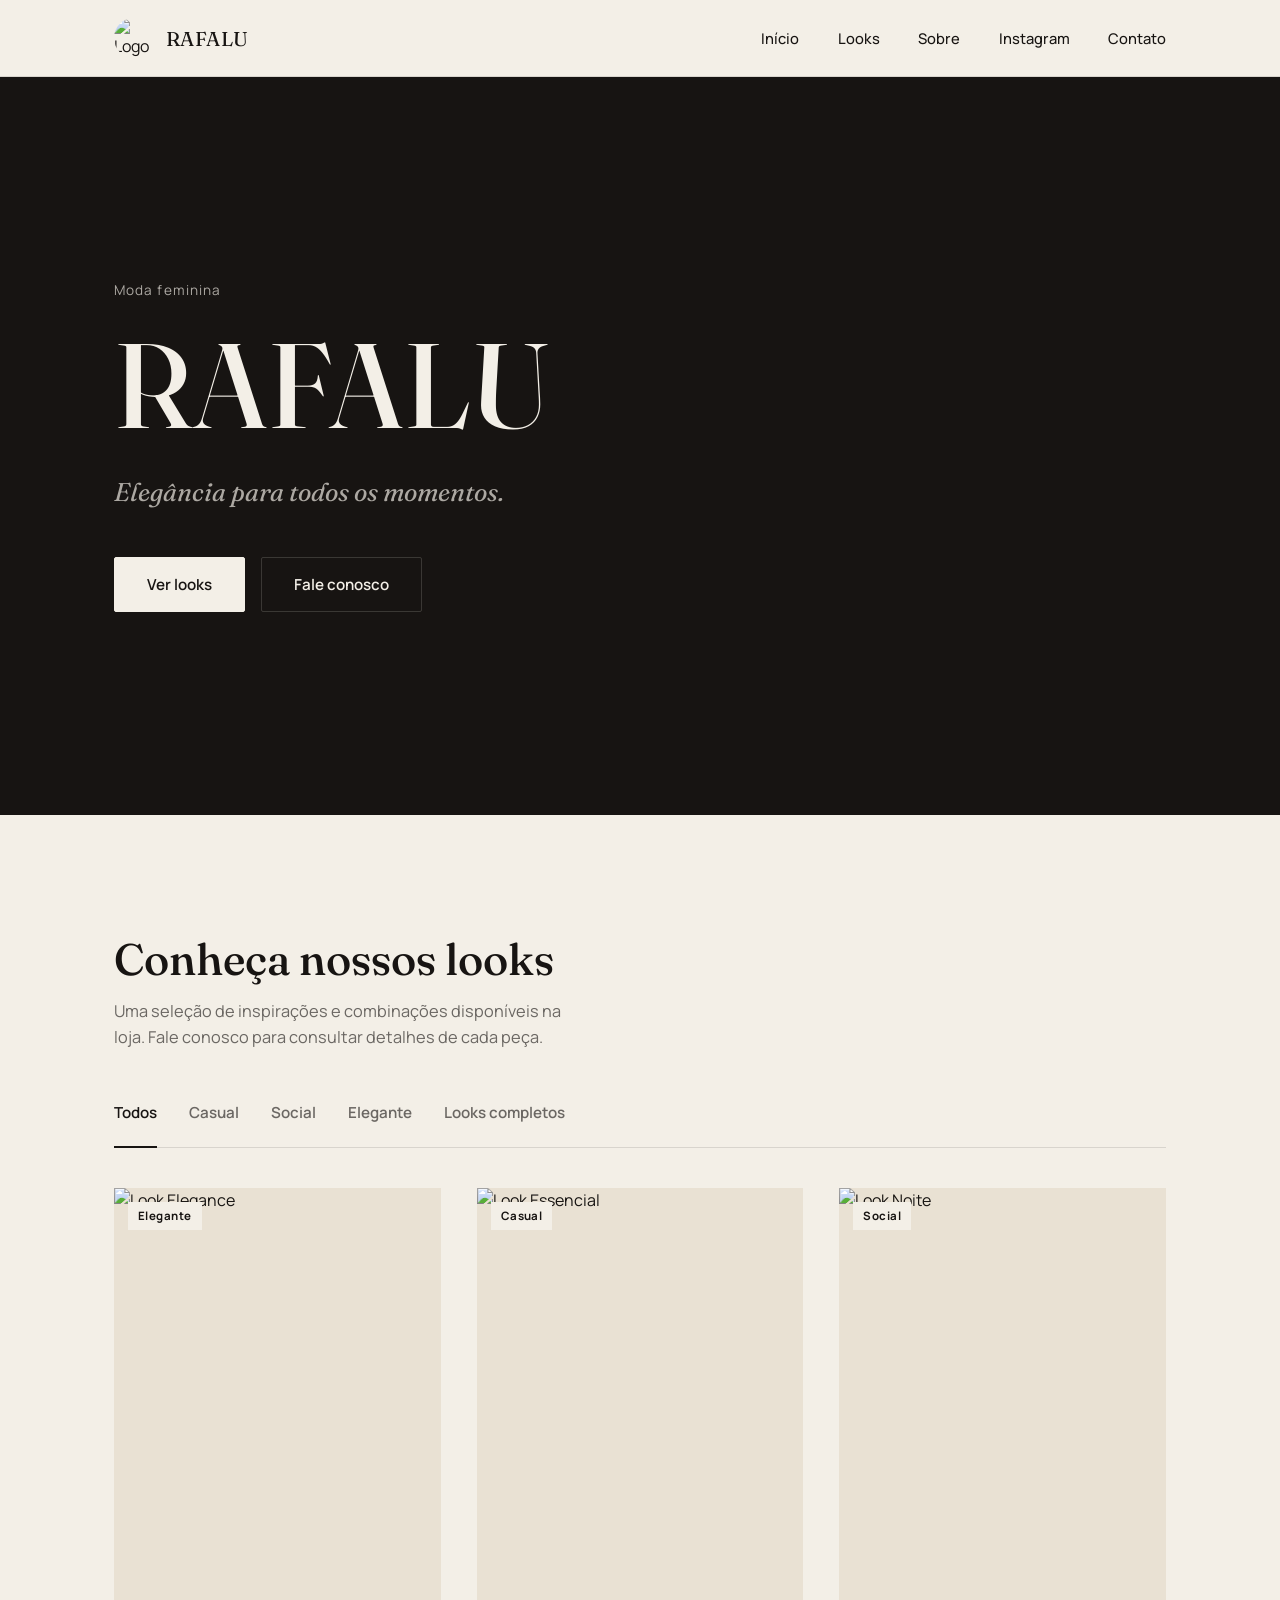
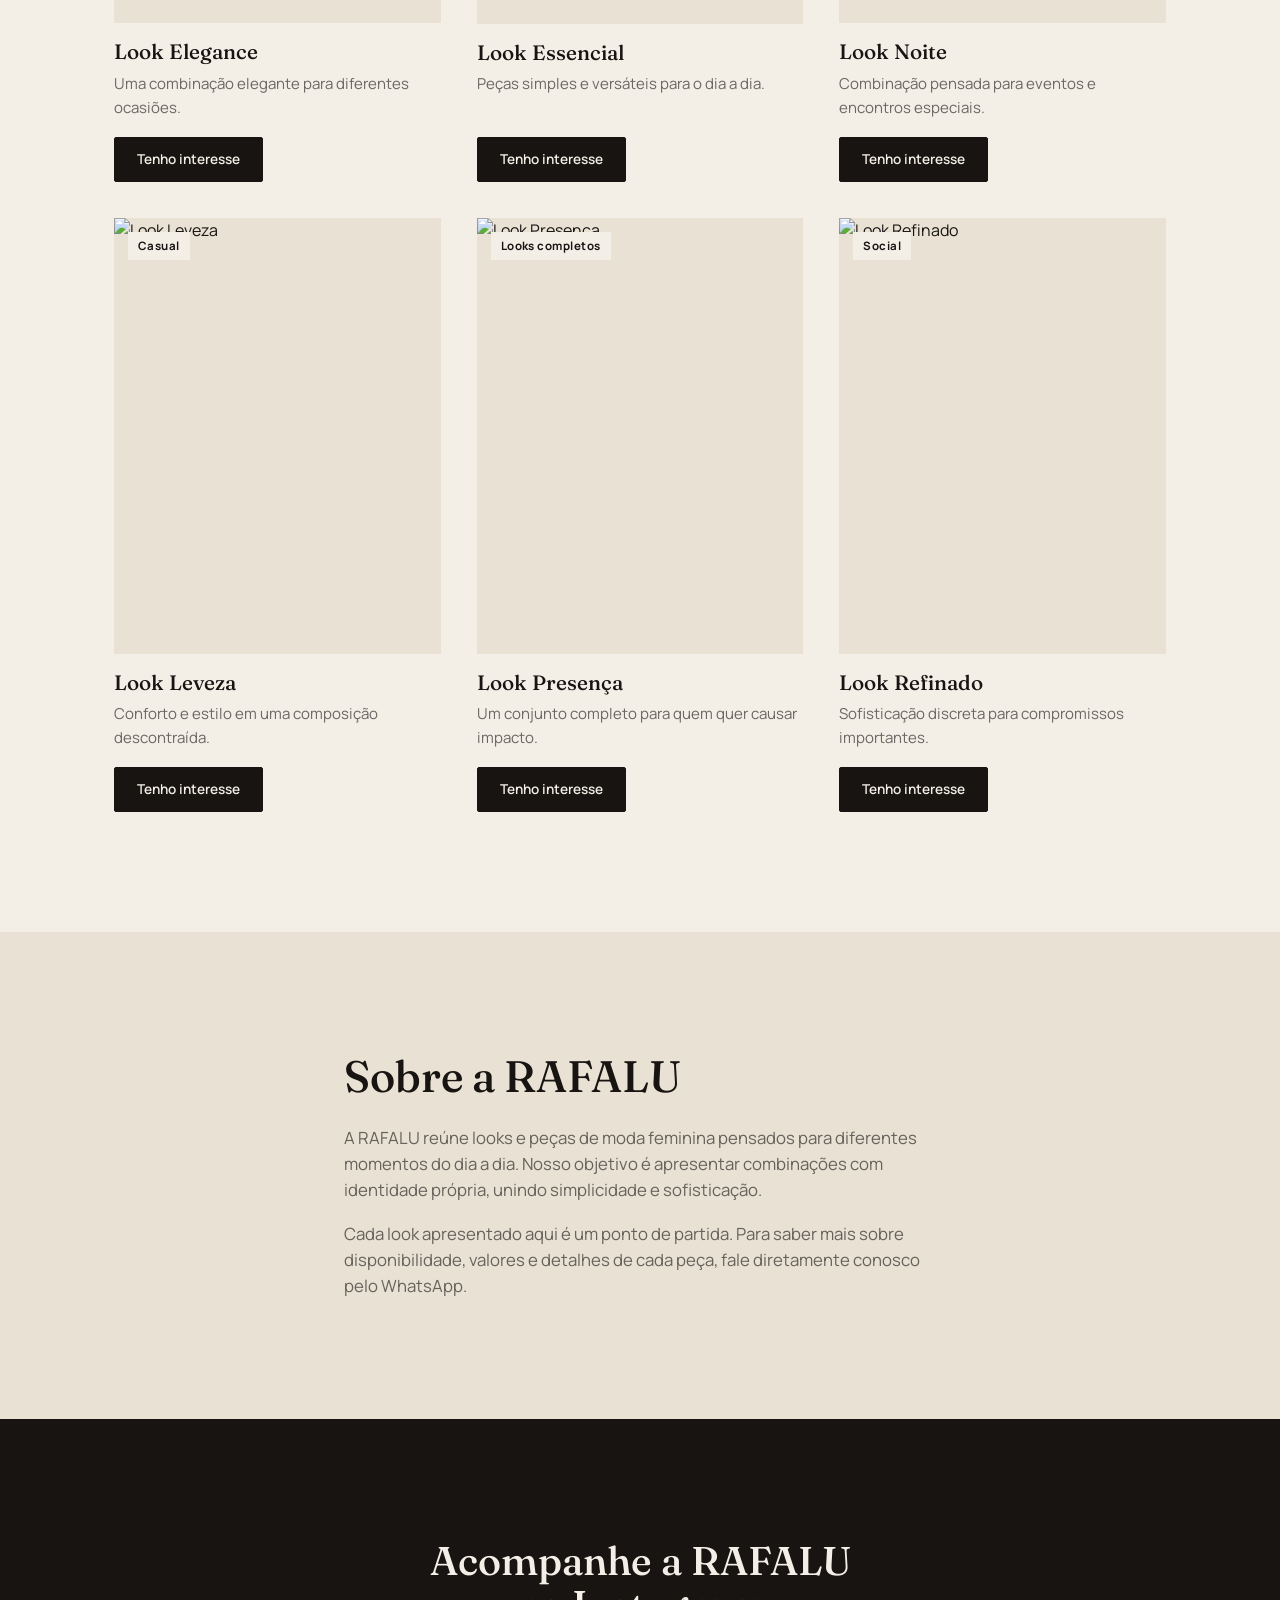
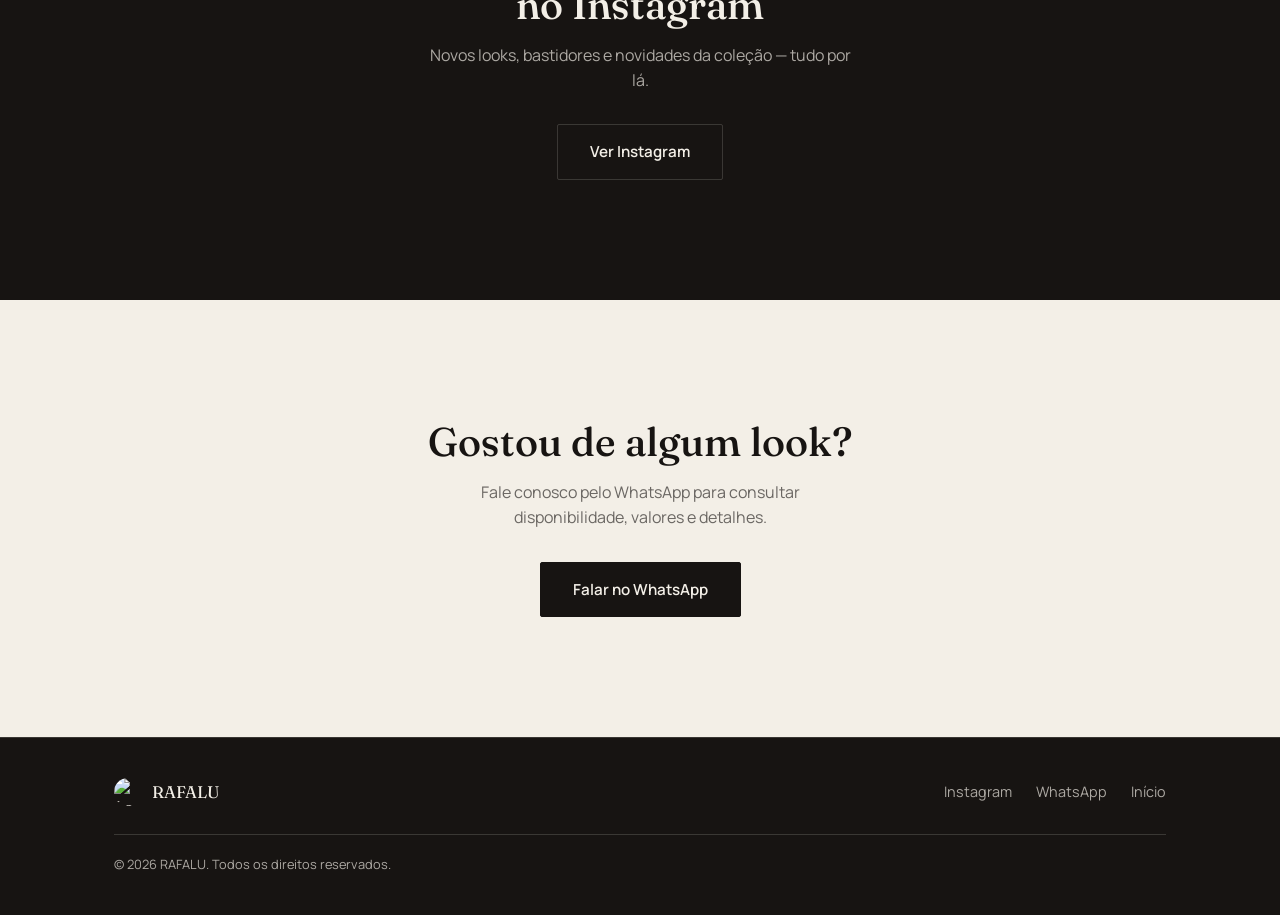
==== index.html @ dcd62abe "Add files via upload" ====
<!DOCTYPE html>
<html lang="pt-BR">
<head>
  <meta charset="UTF-8" />
  <meta name="viewport" content="width=device-width, initial-scale=1.0" />
  <title>RAFALU — Elegância para todos os momentos</title>
  <meta name="description" content="RAFALU — vitrine digital de looks femininos. Conheça as combinações da coleção e fale conosco pelo WhatsApp." />

  <!-- Open Graph básico -->
  <meta property="og:title" content="RAFALU" />
  <meta property="og:description" content="Elegância para todos os momentos. Conheça os looks da RAFALU." />
  <meta property="og:type" content="website" />
  <meta property="og:image" content="assets/logo.png" />

  <link rel="icon" href="assets/logo.png" type="image/png" />
  <link rel="preconnect" href="https://fonts.googleapis.com">
  <link rel="preconnect" href="https://fonts.gstatic.com" crossorigin>
  <link href="https://fonts.googleapis.com/css2?family=Fraunces:opsz,wght@9..144,400;9..144,500;9..144,600&family=Manrope:wght@400;500;600;700&display=swap" rel="stylesheet">

  <link rel="stylesheet" href="style.css" />
</head>
<body>

  <!-- HEADER -->
  <header class="site-header" id="topo">
    <div class="header-inner">
      <a class="brand" href="#topo" aria-label="RAFALU — início">
        <img src="assets/logo.png" alt="Logo RAFALU" class="brand-logo" />
        <span class="brand-name">RAFALU</span>
      </a>

      <button class="menu-toggle" id="menuToggle" aria-expanded="false" aria-controls="menuPrincipal" aria-label="Abrir menu">
        <span></span><span></span><span></span>
      </button>

      <nav class="main-nav" id="menuPrincipal">
        <ul>
          <li><a href="#topo" class="nav-link">Início</a></li>
          <li><a href="#looks" class="nav-link">Looks</a></li>
          <li><a href="#sobre" class="nav-link">Sobre</a></li>
          <li><a href="#instagram" class="nav-link">Instagram</a></li>
          <li><a href="#contato" class="nav-link">Contato</a></li>
        </ul>
      </nav>
    </div>
  </header>

  <main>

    <!-- HERO -->
    <section class="hero" aria-label="Apresentação RAFALU">
      <div class="hero-inner">
        <p class="hero-eyebrow">Moda feminina</p>
        <h1 class="hero-title">RAFALU</h1>
        <p class="hero-tagline">Elegância para todos os momentos.</p>
        <div class="hero-actions">
          <a href="#looks" class="btn btn-primary">Ver looks</a>
          <a href="#contato" class="btn btn-ghost">Fale conosco</a>
        </div>
      </div>
    </section>

    <!-- LOOKS -->
    <section class="looks-section" id="looks" aria-label="Nossos looks">
      <div class="section-inner">
        <div class="section-heading">
          <h2>Conheça nossos looks</h2>
          <p class="section-subtitle">Uma seleção de inspirações e combinações disponíveis na loja. Fale conosco para consultar detalhes de cada peça.</p>
        </div>

        <div class="filters" id="filters" role="tablist" aria-label="Filtrar looks por categoria">
          <!-- gerado via JS a partir de CATEGORIES -->
        </div>

        <div class="looks-grid" id="looksGrid">
          <!-- gerado via JS a partir de LOOKS -->
        </div>

        <p class="looks-empty" id="looksEmpty" hidden>Nenhum look encontrado nesta categoria no momento.</p>
      </div>
    </section>

    <!-- SOBRE -->
    <section class="about-section" id="sobre" aria-label="Sobre a RAFALU">
      <div class="section-inner about-inner">
        <div class="about-text">
          <h2>Sobre a RAFALU</h2>
          <p>
            A RAFALU reúne looks e peças de moda feminina pensados para diferentes momentos do dia a dia.
            Nosso objetivo é apresentar combinações com identidade própria, unindo simplicidade e sofisticação.
          </p>
          <p>
            Cada look apresentado aqui é um ponto de partida. Para saber mais sobre disponibilidade,
            valores e detalhes de cada peça, fale diretamente conosco pelo WhatsApp.
          </p>
        </div>
      </div>
    </section>

    <!-- INSTAGRAM -->
    <section class="instagram-section" id="instagram" aria-label="Instagram da RAFALU">
      <div class="section-inner instagram-inner">
        <h2>Acompanhe a RAFALU no Instagram</h2>
        <p>Novos looks, bastidores e novidades da coleção — tudo por lá.</p>
        <a href="#" id="instagramLink" class="btn btn-outline-light" target="_blank" rel="noopener">Ver Instagram</a>
      </div>
    </section>

    <!-- WHATSAPP / CONTATO -->
    <section class="contact-section" id="contato" aria-label="Contato via WhatsApp">
      <div class="section-inner contact-inner">
        <h2>Gostou de algum look?</h2>
        <p>Fale conosco pelo WhatsApp para consultar disponibilidade, valores e detalhes.</p>
        <a href="#" id="whatsappLink" class="btn btn-primary" target="_blank" rel="noopener">Falar no WhatsApp</a>
      </div>
    </section>

  </main>

  <!-- FOOTER -->
  <footer class="site-footer">
    <div class="footer-inner">
      <div class="footer-brand">
        <img src="assets/logo.png" alt="Logo RAFALU" class="footer-logo" />
        <span>RAFALU</span>
      </div>
      <ul class="footer-links">
        <li><a href="#instagram" id="footerInstagram">Instagram</a></li>
        <li><a href="#contato" id="footerWhatsapp">WhatsApp</a></li>
        <li><a href="#topo">Início</a></li>
      </ul>
      <p class="footer-copy">&copy; <span id="anoAtual"></span> RAFALU. Todos os direitos reservados.</p>
    </div>
  </footer>

  <script src="main.js"></script>
</body>
</html>
---- style.css ----
/* ==========================================================================
   RAFALU — Design tokens
   ========================================================================== */
:root {
  --ink: #171412;
  --ink-soft: #241f1c;
  --ivory: #F3EFE7;
  --ivory-deep: #E9E1D3;
  --bronze: #A9895C;
  --line-on-dark: rgba(243, 239, 231, 0.16);
  --line-on-light: rgba(23, 20, 18, 0.12);
  --text-muted-dark: rgba(23, 20, 18, 0.62);
  --text-muted-light: rgba(243, 239, 231, 0.68);

  --font-display: 'Fraunces', Georgia, 'Times New Roman', serif;
  --font-body: 'Manrope', -apple-system, BlinkMacSystemFont, 'Segoe UI', sans-serif;

  --max-width: 1180px;
  --gutter: clamp(20px, 5vw, 64px);
}

* { box-sizing: border-box; }

html { scroll-behavior: smooth; }

@media (prefers-reduced-motion: reduce) {
  html { scroll-behavior: auto; }
  *, *::before, *::after { animation-duration: 0.01ms !important; transition-duration: 0.01ms !important; }
}

body {
  margin: 0;
  font-family: var(--font-body);
  color: var(--ink);
  background: var(--ivory);
  line-height: 1.55;
  -webkit-font-smoothing: antialiased;
}

img { max-width: 100%; display: block; }

a { color: inherit; text-decoration: none; }

h1, h2, h3 {
  font-family: var(--font-display);
  font-weight: 500;
  line-height: 1.1;
  margin: 0;
}

p { margin: 0; }

.section-inner {
  max-width: var(--max-width);
  margin: 0 auto;
  padding: clamp(64px, 10vw, 120px) var(--gutter);
}

.btn {
  display: inline-flex;
  align-items: center;
  justify-content: center;
  padding: 15px 32px;
  font-family: var(--font-body);
  font-weight: 600;
  font-size: 0.95rem;
  border-radius: 2px;
  border: 1px solid transparent;
  cursor: pointer;
  transition: background-color 0.2s ease, color 0.2s ease, border-color 0.2s ease;
}

.btn-primary {
  background: var(--ink);
  color: var(--ivory);
  border-color: var(--ink);
}
.btn-primary:hover { background: var(--ink-soft); }

.btn-ghost {
  background: transparent;
  color: var(--ink);
  border-color: var(--ink);
}
.btn-ghost:hover { background: var(--ink); color: var(--ivory); }

.btn-outline-light {
  background: transparent;
  color: var(--ivory);
  border-color: var(--line-on-dark);
}
.btn-outline-light:hover { background: var(--ivory); color: var(--ink); border-color: var(--ivory); }

:focus-visible {
  outline: 2px solid var(--bronze);
  outline-offset: 3px;
}

/* ==========================================================================
   HEADER
   ========================================================================== */
.site-header {
  position: sticky;
  top: 0;
  z-index: 50;
  background: var(--ivory);
  border-bottom: 1px solid var(--line-on-light);
}

.header-inner {
  max-width: var(--max-width);
  margin: 0 auto;
  padding: 18px var(--gutter);
  display: flex;
  align-items: center;
  justify-content: space-between;
}

.brand {
  display: flex;
  align-items: center;
  gap: 12px;
}

.brand-logo {
  width: 40px;
  height: 40px;
  border-radius: 50%;
  object-fit: cover;
}

.brand-name {
  font-family: var(--font-display);
  font-size: 1.25rem;
  letter-spacing: 0.02em;
}

.main-nav ul {
  display: flex;
  gap: clamp(20px, 3vw, 40px);
  list-style: none;
  margin: 0;
  padding: 0;
}

.nav-link {
  font-size: 0.92rem;
  font-weight: 500;
  position: relative;
  padding-bottom: 4px;
}

.nav-link::after {
  content: '';
  position: absolute;
  left: 0;
  right: 100%;
  bottom: 0;
  height: 1px;
  background: var(--ink);
  transition: right 0.25s ease;
}

.nav-link:hover::after { right: 0; }

.menu-toggle {
  display: none;
  flex-direction: column;
  justify-content: center;
  gap: 5px;
  width: 32px;
  height: 32px;
  background: none;
  border: none;
  cursor: pointer;
  padding: 0;
}

.menu-toggle span {
  display: block;
  height: 1.5px;
  background: var(--ink);
  width: 100%;
}

/* ==========================================================================
   HERO
   ========================================================================== */
.hero {
  background: var(--ink);
  color: var(--ivory);
  min-height: 82vh;
  display: flex;
  align-items: center;
}

.hero-inner {
  max-width: var(--max-width);
  margin: 0 auto;
  padding: 80px var(--gutter);
  width: 100%;
}

.hero-eyebrow {
  font-size: 0.85rem;
  letter-spacing: 0.08em;
  color: var(--text-muted-light);
  margin-bottom: 18px;
}

.hero-title {
  font-size: clamp(3.2rem, 12vw, 7.5rem);
  letter-spacing: 0.01em;
}

.hero-tagline {
  font-family: var(--font-display);
  font-style: italic;
  font-size: clamp(1.15rem, 2.4vw, 1.6rem);
  color: var(--text-muted-light);
  margin-top: 22px;
  max-width: 30ch;
}

.hero-actions {
  display: flex;
  flex-wrap: wrap;
  gap: 16px;
  margin-top: 44px;
}

.hero .btn-ghost {
  color: var(--ivory);
  border-color: var(--line-on-dark);
}
.hero .btn-ghost:hover { background: var(--ivory); color: var(--ink); border-color: var(--ivory); }

.hero .btn-primary {
  background: var(--ivory);
  color: var(--ink);
  border-color: var(--ivory);
}
.hero .btn-primary:hover { background: var(--ivory-deep); }

/* ==========================================================================
   LOOKS
   ========================================================================== */
.section-heading {
  max-width: 46ch;
  margin-bottom: 48px;
}

.section-heading h2 {
  font-size: clamp(2rem, 4vw, 2.75rem);
  margin-bottom: 16px;
}

.section-subtitle {
  color: var(--text-muted-dark);
  font-size: 1.02rem;
}

.filters {
  display: flex;
  flex-wrap: wrap;
  gap: clamp(16px, 3vw, 32px);
  margin-bottom: 40px;
  border-bottom: 1px solid var(--line-on-light);
  padding-bottom: 20px;
}

.filter-btn {
  background: none;
  border: none;
  font-family: var(--font-body);
  font-size: 0.95rem;
  font-weight: 600;
  color: var(--text-muted-dark);
  cursor: pointer;
  padding: 4px 0;
  position: relative;
}

.filter-btn::after {
  content: '';
  position: absolute;
  left: 0;
  right: 0;
  bottom: -21px;
  height: 2px;
  background: var(--ink);
  transform: scaleX(0);
  transition: transform 0.2s ease;
}

.filter-btn:hover { color: var(--ink); }

.filter-btn[aria-pressed="true"] {
  color: var(--ink);
}
.filter-btn[aria-pressed="true"]::after { transform: scaleX(1); }

.looks-grid {
  display: grid;
  grid-template-columns: repeat(3, 1fr);
  gap: clamp(20px, 3vw, 36px);
}

.look-card {
  display: flex;
  flex-direction: column;
}

.look-card:nth-child(3n+1) { grid-row: span 1; }

.look-media {
  position: relative;
  overflow: hidden;
  background: var(--ivory-deep);
  aspect-ratio: 3 / 4;
  margin-bottom: 18px;
}

.look-media img {
  width: 100%;
  height: 100%;
  object-fit: cover;
  transition: transform 0.4s ease;
}

.look-card:hover .look-media img { transform: scale(1.035); }

.look-category {
  position: absolute;
  top: 14px;
  left: 14px;
  background: var(--ivory);
  color: var(--ink);
  font-size: 0.72rem;
  font-weight: 700;
  letter-spacing: 0.04em;
  padding: 5px 10px;
}

.look-name {
  font-family: var(--font-display);
  font-size: 1.3rem;
  margin-bottom: 8px;
}

.look-description {
  color: var(--text-muted-dark);
  font-size: 0.94rem;
  margin-bottom: 18px;
  flex-grow: 1;
}

.look-cta {
  align-self: flex-start;
  padding: 11px 22px;
  font-size: 0.85rem;
}

.looks-empty {
  text-align: center;
  color: var(--text-muted-dark);
  padding: 40px 0;
}

/* ==========================================================================
   ABOUT
   ========================================================================== */
.about-section {
  background: var(--ivory-deep);
}

.about-inner {
  max-width: 720px;
}

.about-text h2 {
  font-size: clamp(2rem, 4vw, 2.75rem);
  margin-bottom: 24px;
}

.about-text p {
  color: var(--text-muted-dark);
  font-size: 1.05rem;
  margin-bottom: 18px;
}

.about-text p:last-child { margin-bottom: 0; }

/* ==========================================================================
   INSTAGRAM
   ========================================================================== */
.instagram-section {
  background: var(--ink);
  color: var(--ivory);
}

.instagram-inner {
  text-align: center;
  max-width: 560px;
}

.instagram-inner h2 {
  font-size: clamp(1.9rem, 4vw, 2.5rem);
  margin-bottom: 16px;
}

.instagram-inner p {
  color: var(--text-muted-light);
  margin-bottom: 32px;
}

/* ==========================================================================
   CONTACT / WHATSAPP
   ========================================================================== */
.contact-section {
  background: var(--ivory);
}

.contact-inner {
  text-align: center;
  max-width: 560px;
}

.contact-inner h2 {
  font-size: clamp(1.9rem, 4vw, 2.5rem);
  margin-bottom: 16px;
}

.contact-inner p {
  color: var(--text-muted-dark);
  margin-bottom: 32px;
}

/* ==========================================================================
   FOOTER
   ========================================================================== */
.site-footer {
  background: var(--ink);
  color: var(--text-muted-light);
  border-top: 1px solid var(--line-on-dark);
}

.footer-inner {
  max-width: var(--max-width);
  margin: 0 auto;
  padding: 40px var(--gutter);
  display: flex;
  flex-wrap: wrap;
  align-items: center;
  justify-content: space-between;
  gap: 20px;
}

.footer-brand {
  display: flex;
  align-items: center;
  gap: 10px;
  color: var(--ivory);
  font-family: var(--font-display);
  font-size: 1.05rem;
}

.footer-logo {
  width: 28px;
  height: 28px;
  border-radius: 50%;
  object-fit: cover;
}

.footer-links {
  display: flex;
  gap: 24px;
  list-style: none;
  margin: 0;
  padding: 0;
  font-size: 0.9rem;
}

.footer-links a:hover { color: var(--ivory); }

.footer-copy {
  width: 100%;
  font-size: 0.8rem;
  border-top: 1px solid var(--line-on-dark);
  padding-top: 20px;
  margin-top: 8px;
}

/* ==========================================================================
   RESPONSIVE
   ========================================================================== */
@media (max-width: 860px) {
  .looks-grid { grid-template-columns: repeat(2, 1fr); }
}

@media (max-width: 640px) {
  .menu-toggle { display: flex; }

  .main-nav {
    position: fixed;
    top: 77px;
    left: 0;
    right: 0;
    background: var(--ivory);
    border-bottom: 1px solid var(--line-on-light);
    transform: translateY(-8px);
    opacity: 0;
    pointer-events: none;
    transition: opacity 0.2s ease, transform 0.2s ease;
  }

  .main-nav.is-open {
    opacity: 1;
    transform: translateY(0);
    pointer-events: auto;
  }

  .main-nav ul {
    flex-direction: column;
    gap: 0;
    padding: 8px var(--gutter) 20px;
  }

  .main-nav li { border-bottom: 1px solid var(--line-on-light); }
  .main-nav li:last-child { border-bottom: none; }

  .nav-link { display: block; padding: 14px 0; }
  .nav-link::after { display: none; }

  .hero { min-height: 74vh; }

  .looks-grid { grid-template-columns: 1fr; }

  .footer-inner { flex-direction: column; align-items: flex-start; text-align: left; }
  .footer-links { flex-wrap: wrap; }
}
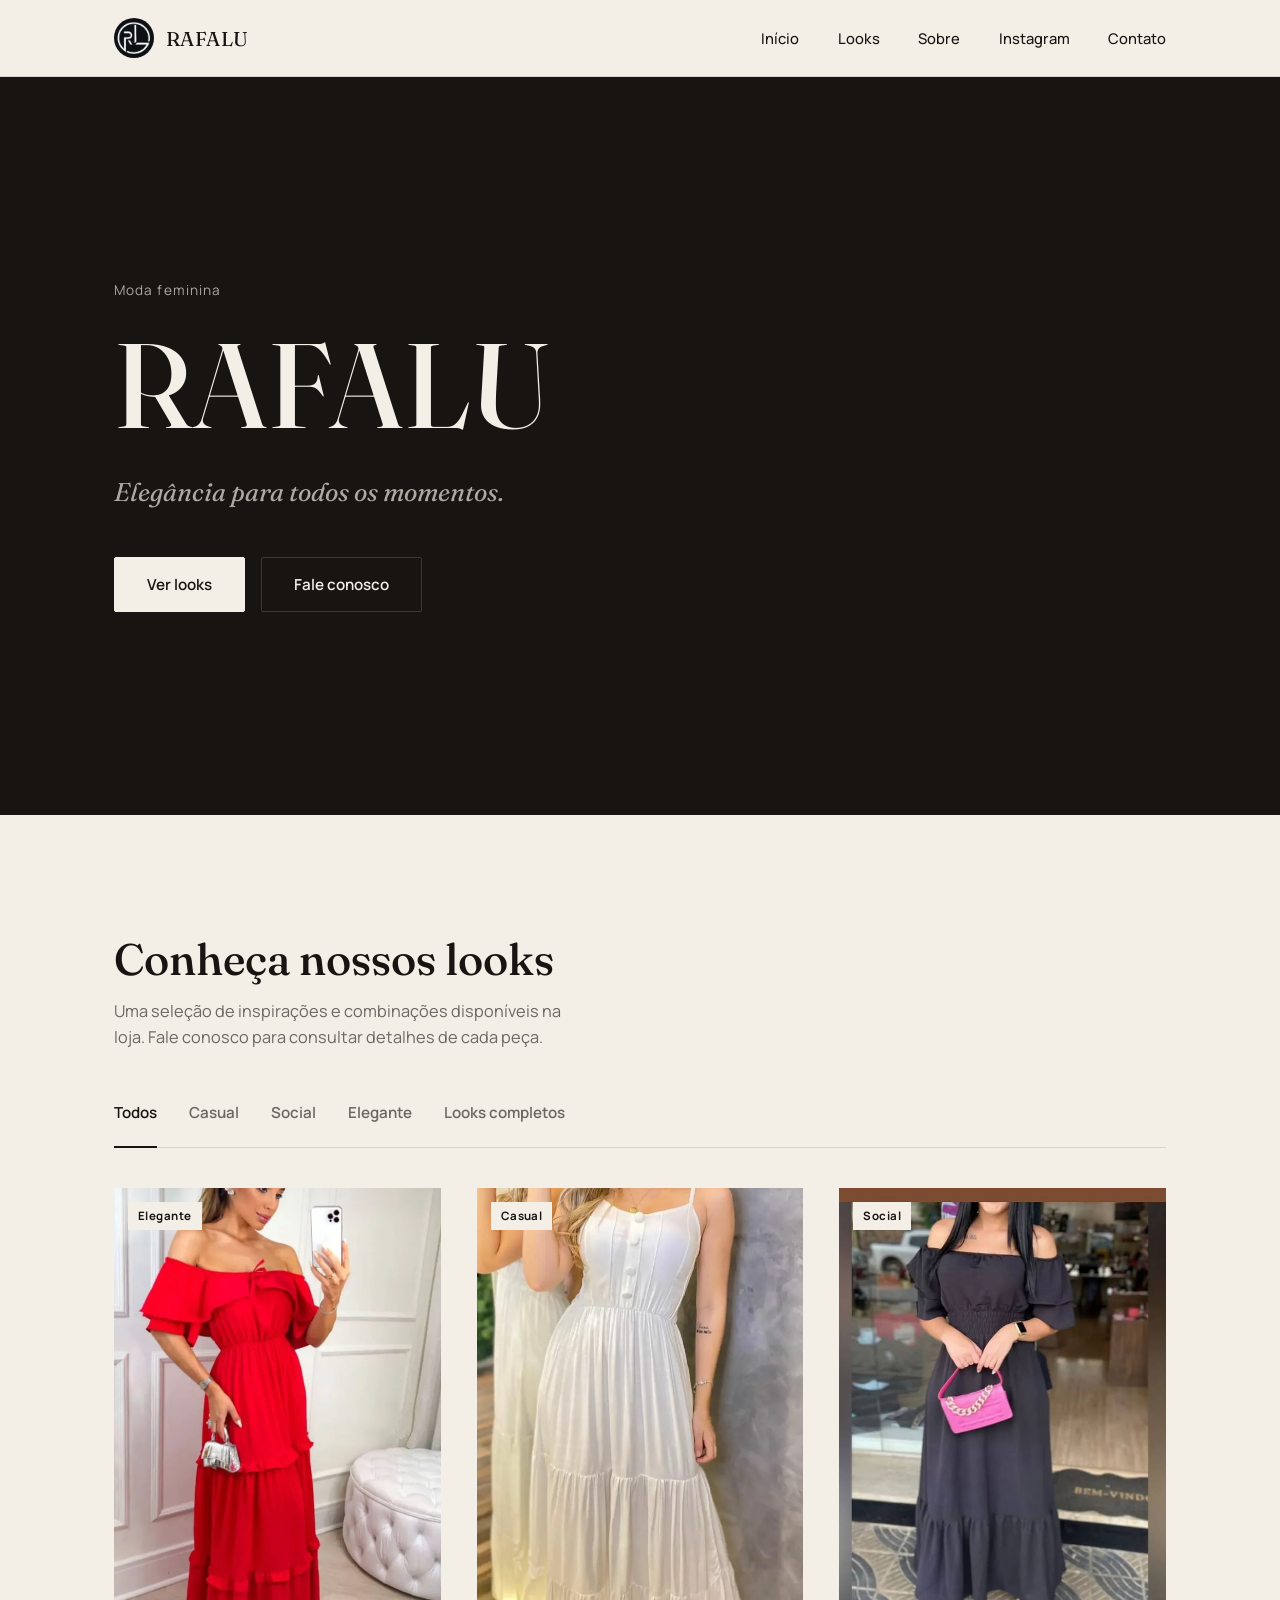
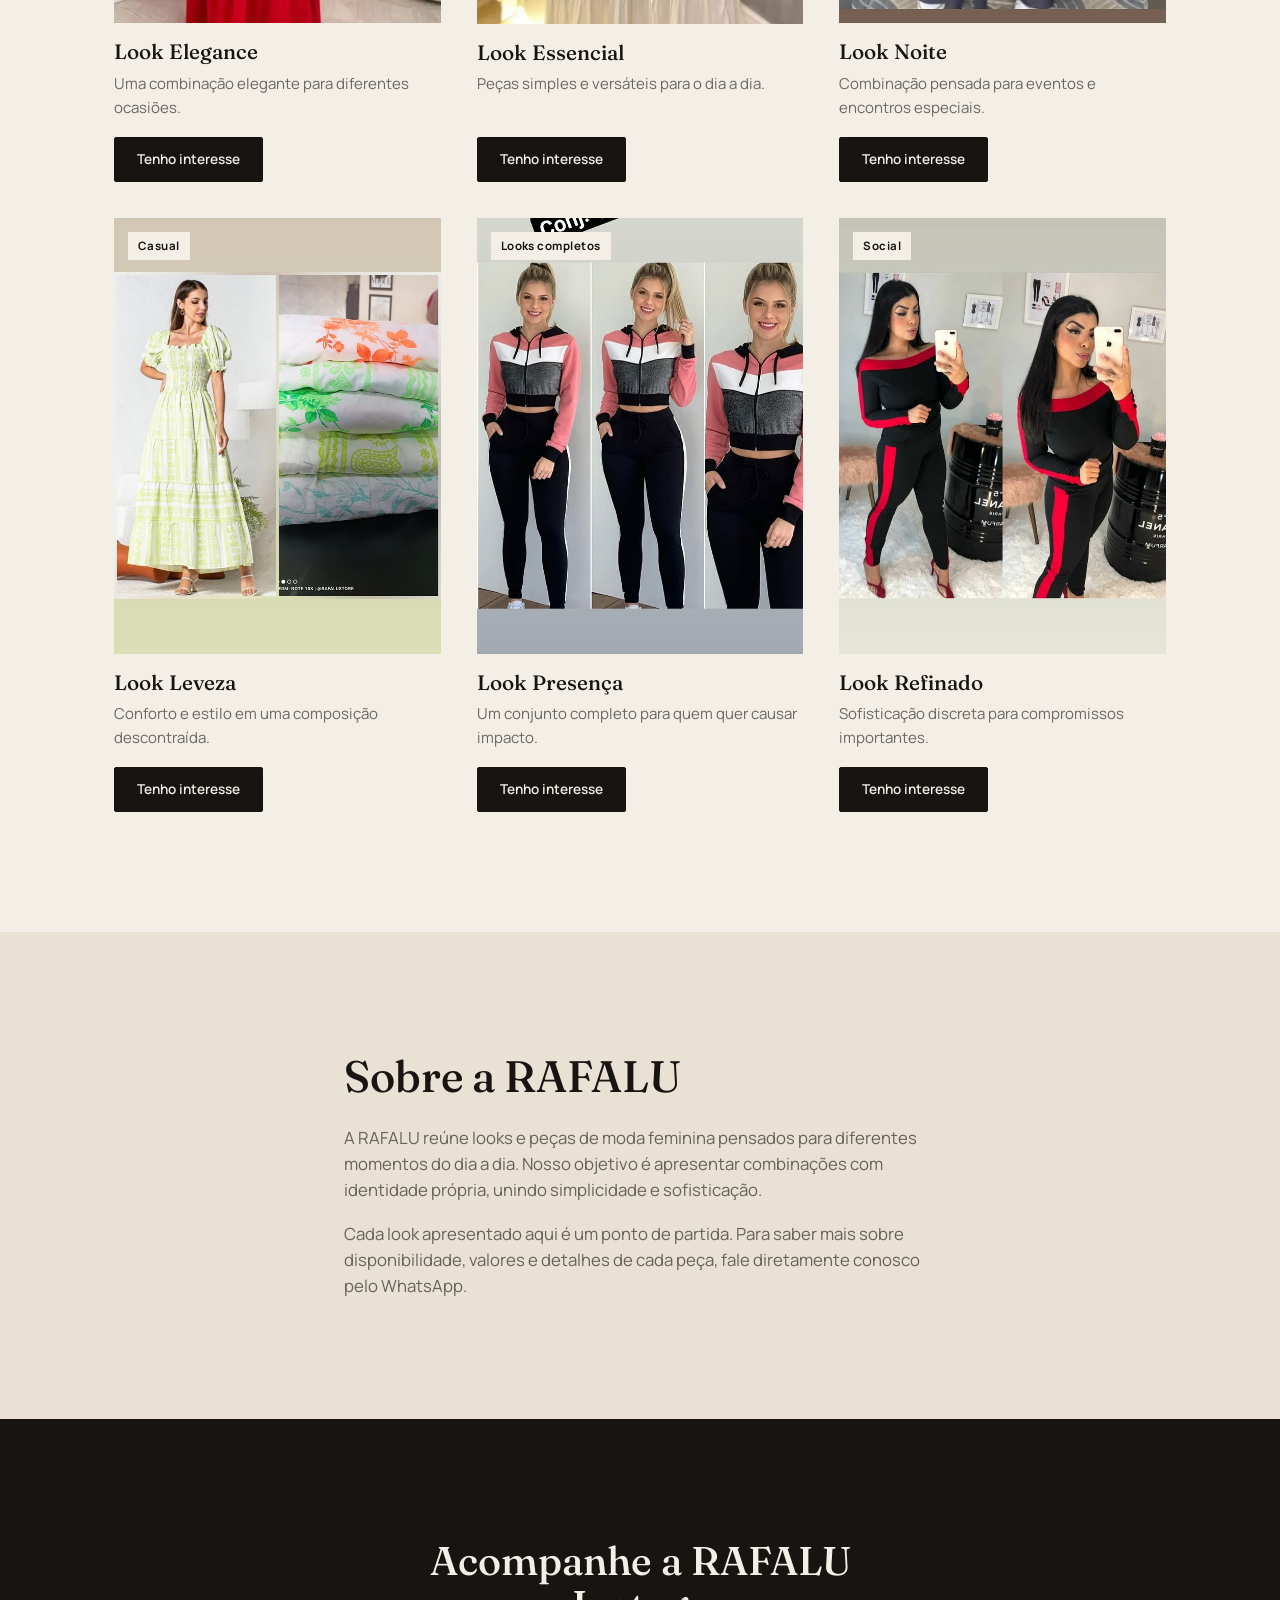
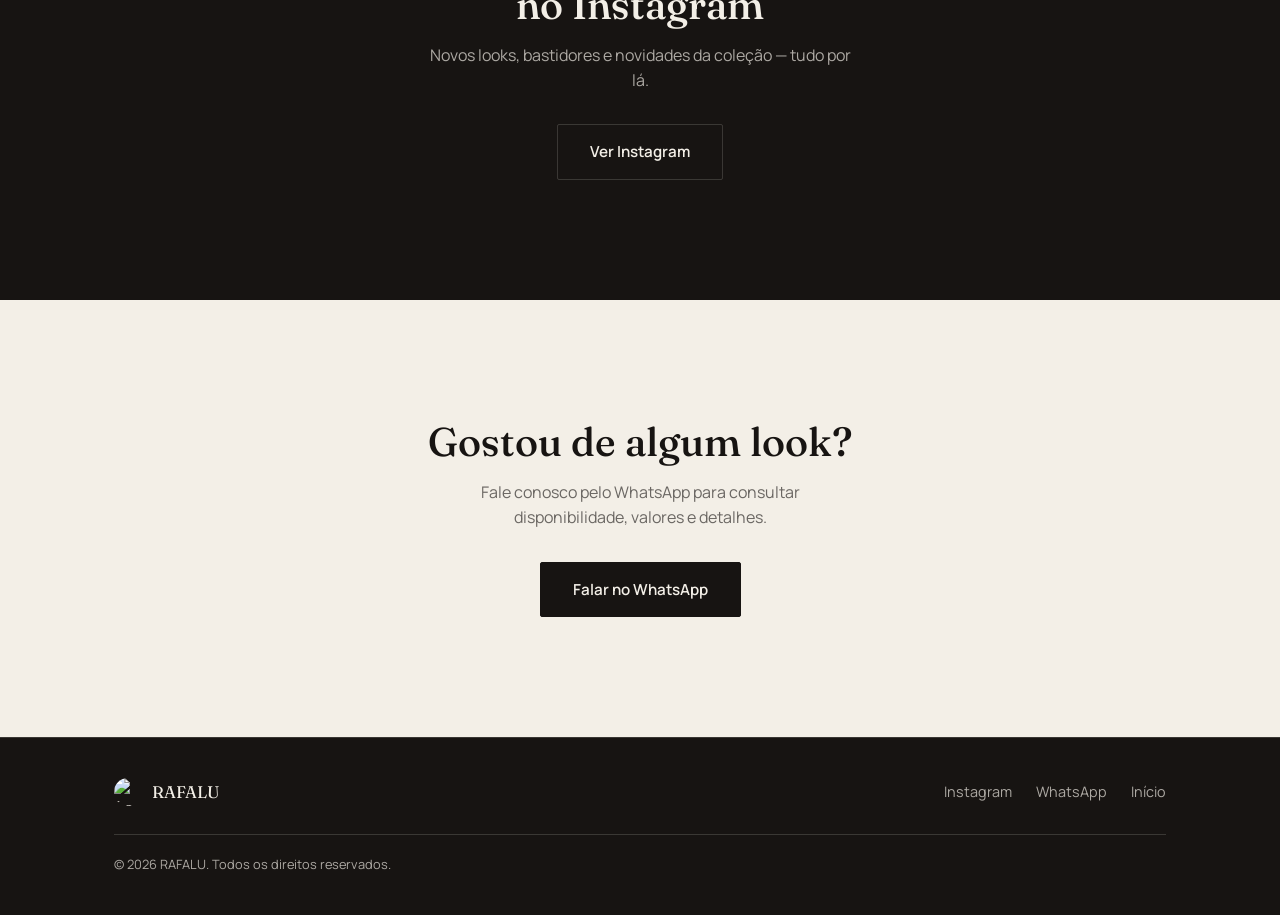
==== commit fccc46d5: "Change logo image source in index.html Updated logo image source path in header." ====
--- a/index.html
+++ b/index.html
@@ -10,7 +10,7 @@
   <meta property="og:title" content="RAFALU" />
   <meta property="og:description" content="Elegância para todos os momentos. Conheça os looks da RAFALU." />
   <meta property="og:type" content="website" />
-  <meta property="og:image" content="assets/logo.png" />
+  <meta property="og:image" content="logo.png" />
 
   <link rel="icon" href="assets/logo.png" type="image/png" />
   <link rel="preconnect" href="https://fonts.googleapis.com">
@@ -25,7 +25,7 @@
   <header class="site-header" id="topo">
     <div class="header-inner">
       <a class="brand" href="#topo" aria-label="RAFALU — início">
-        <img src="assets/logo.png" alt="Logo RAFALU" class="brand-logo" />
+        <img src="logo.png" alt="Logo RAFALU" class="brand-logo" />
         <span class="brand-name">RAFALU</span>
       </a>
 
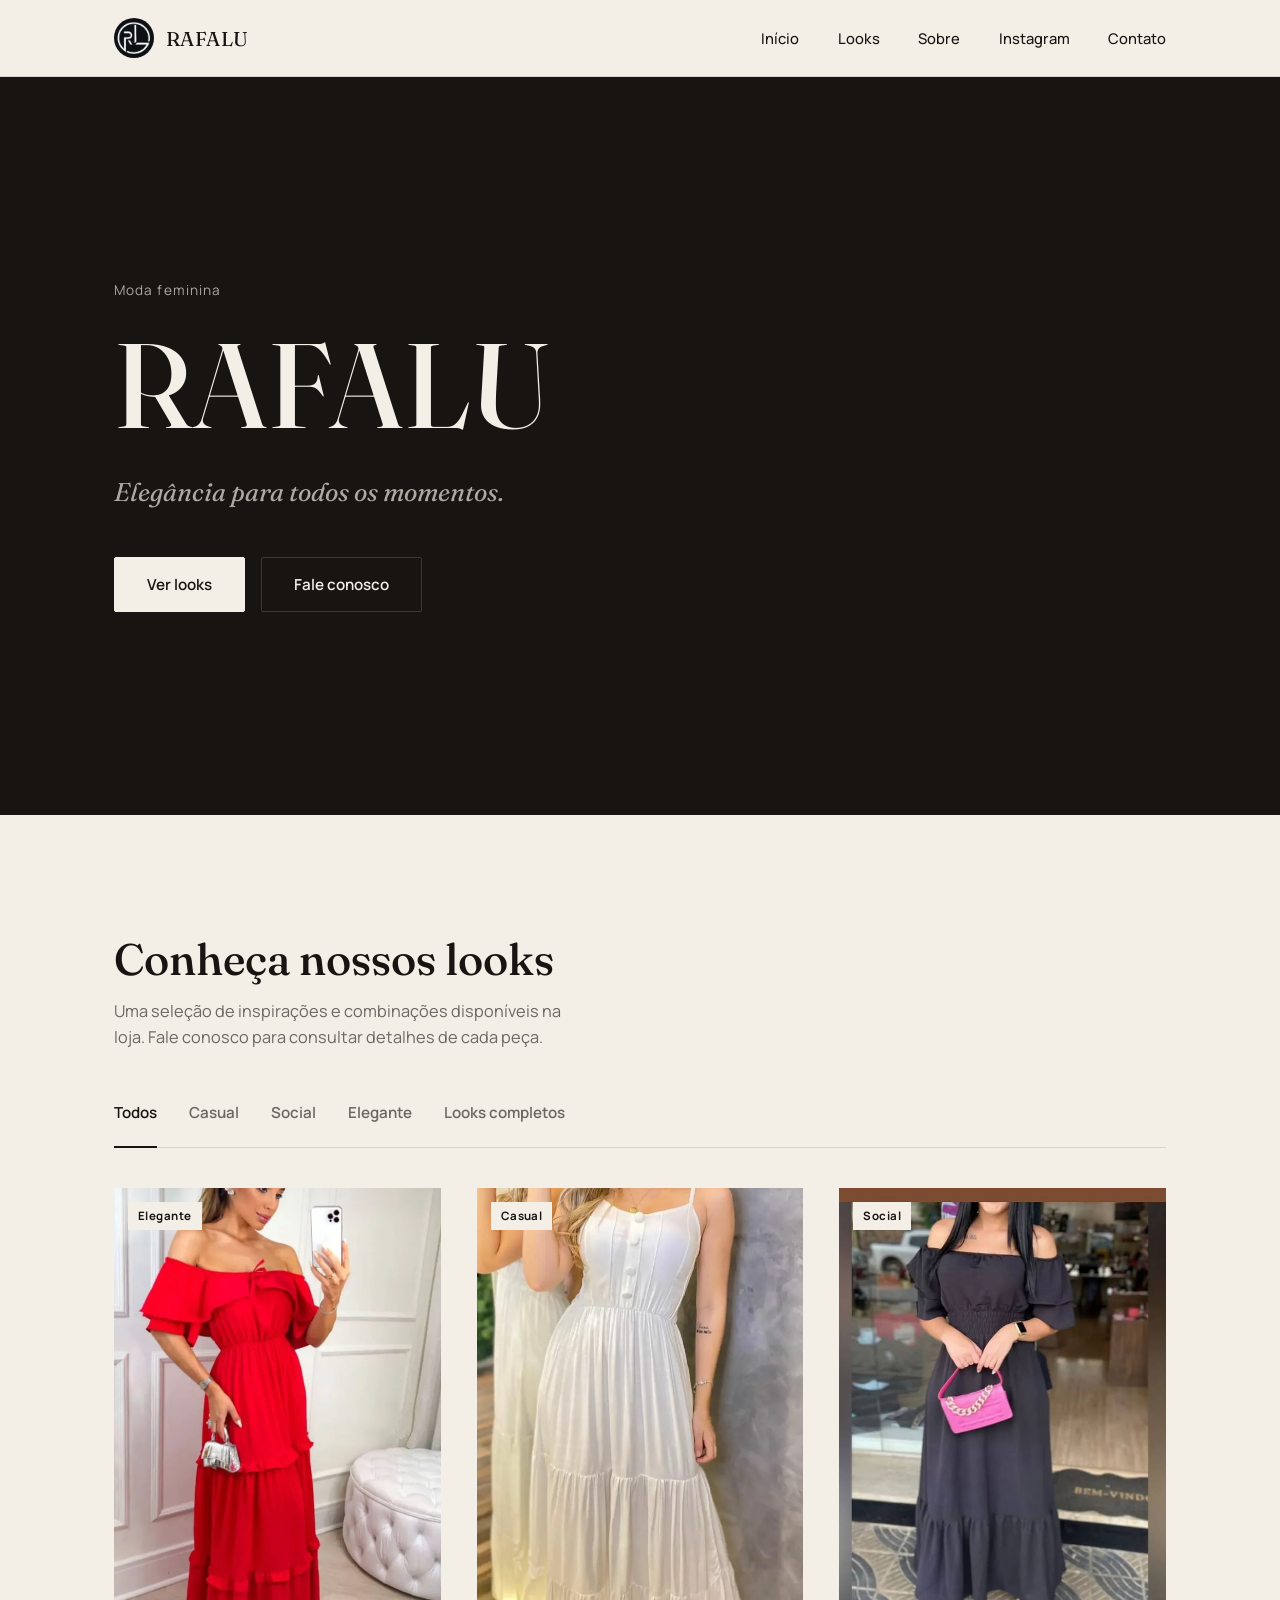
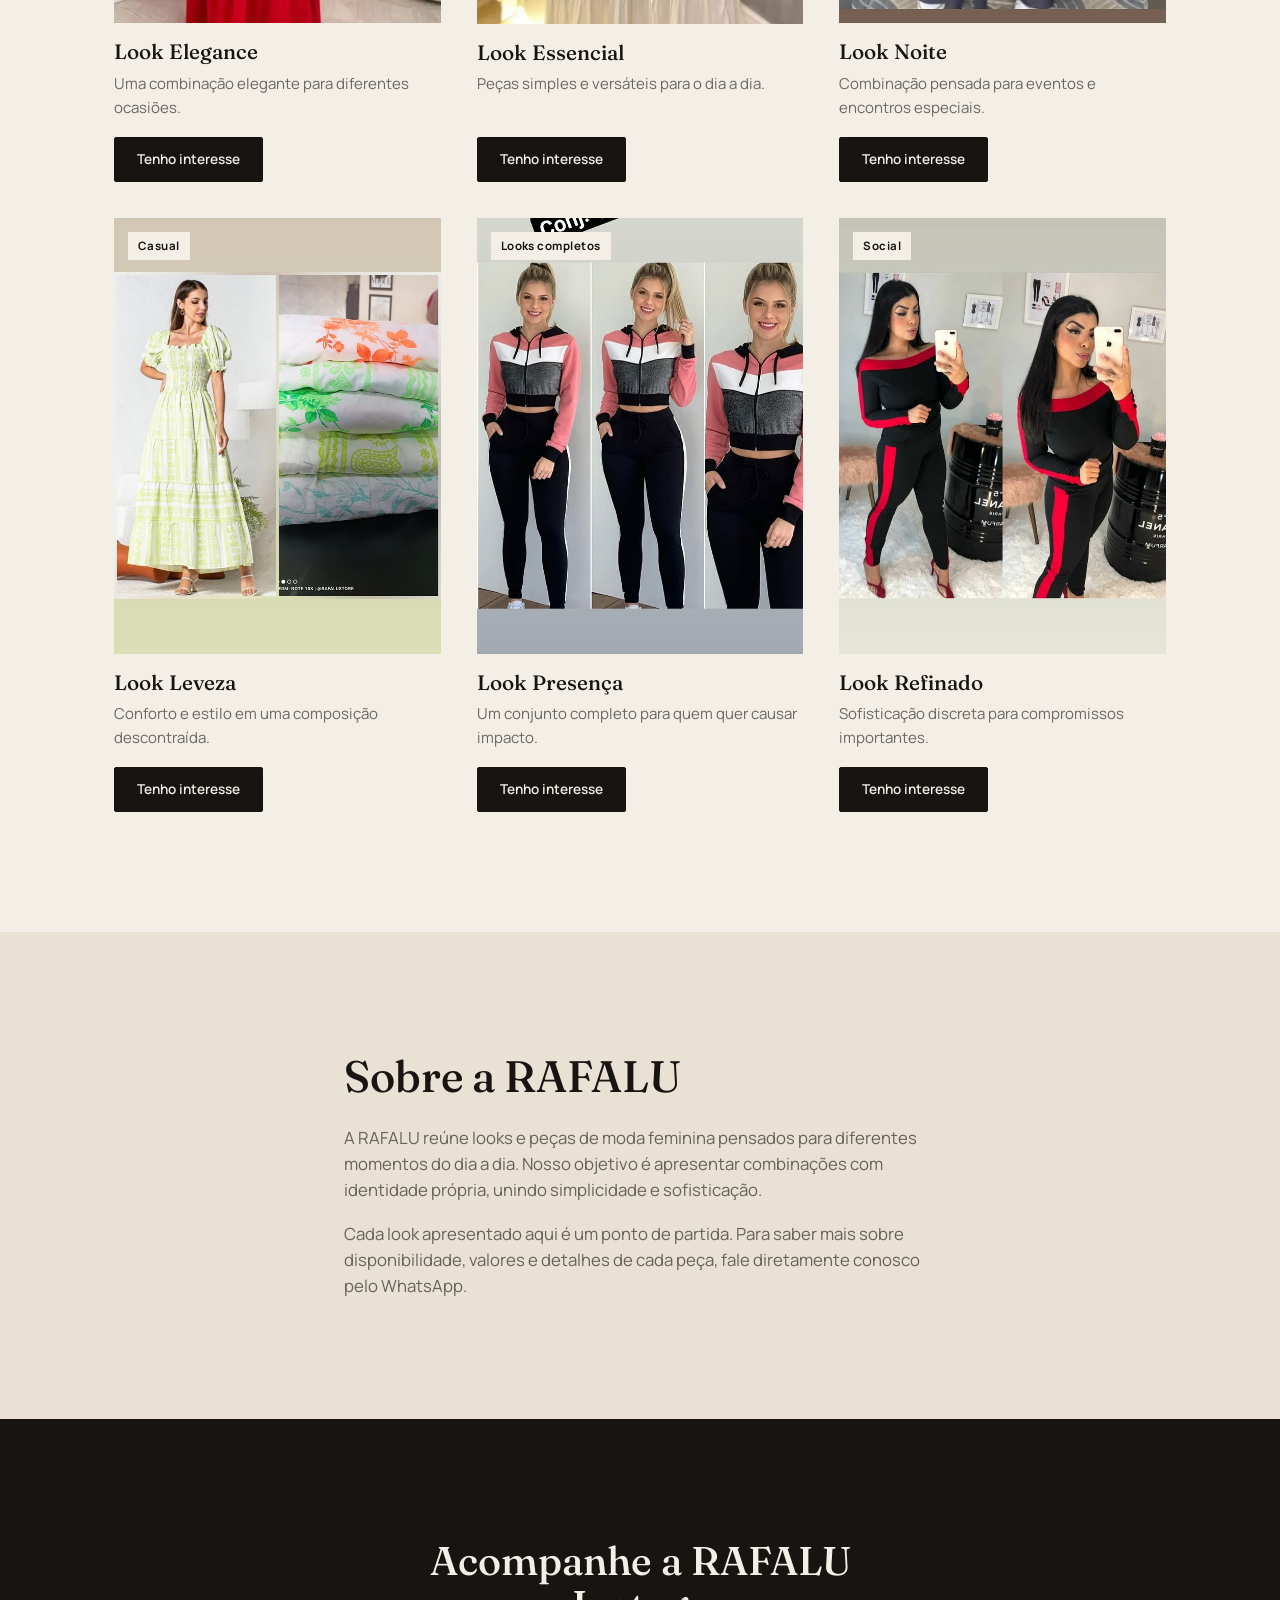
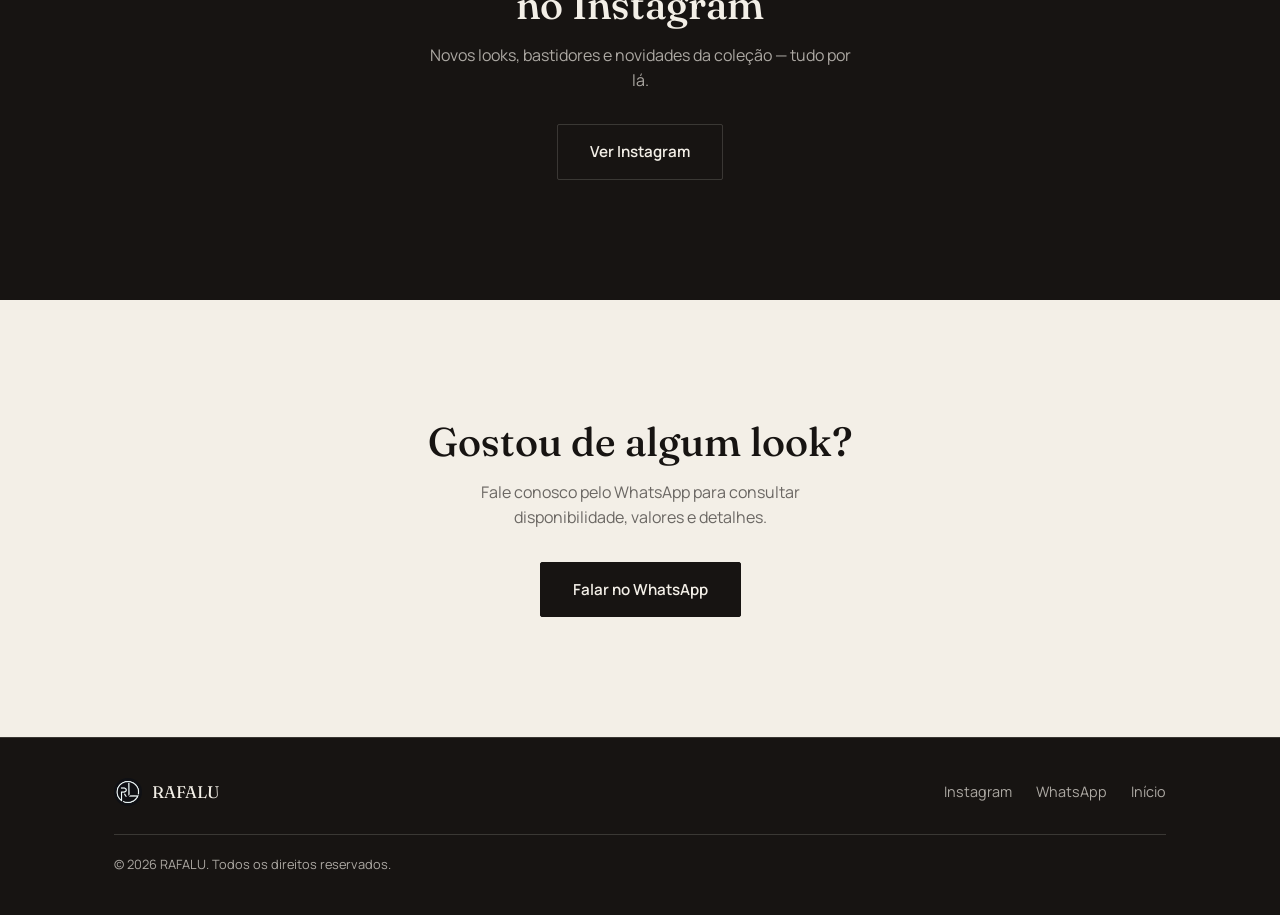
==== commit 606c98d1: "Update logo paths in index.html" ====
--- a/index.html
+++ b/index.html
@@ -12,7 +12,7 @@
   <meta property="og:type" content="website" />
   <meta property="og:image" content="logo.png" />
 
-  <link rel="icon" href="assets/logo.png" type="image/png" />
+  <link rel="icon" href="logo.png" type="image/png" />
   <link rel="preconnect" href="https://fonts.googleapis.com">
   <link rel="preconnect" href="https://fonts.gstatic.com" crossorigin>
   <link href="https://fonts.googleapis.com/css2?family=Fraunces:opsz,wght@9..144,400;9..144,500;9..144,600&family=Manrope:wght@400;500;600;700&display=swap" rel="stylesheet">
@@ -121,7 +121,7 @@
   <footer class="site-footer">
     <div class="footer-inner">
       <div class="footer-brand">
-        <img src="assets/logo.png" alt="Logo RAFALU" class="footer-logo" />
+        <img src="logo.png" alt="Logo RAFALU" class="footer-logo" />
         <span>RAFALU</span>
       </div>
       <ul class="footer-links">
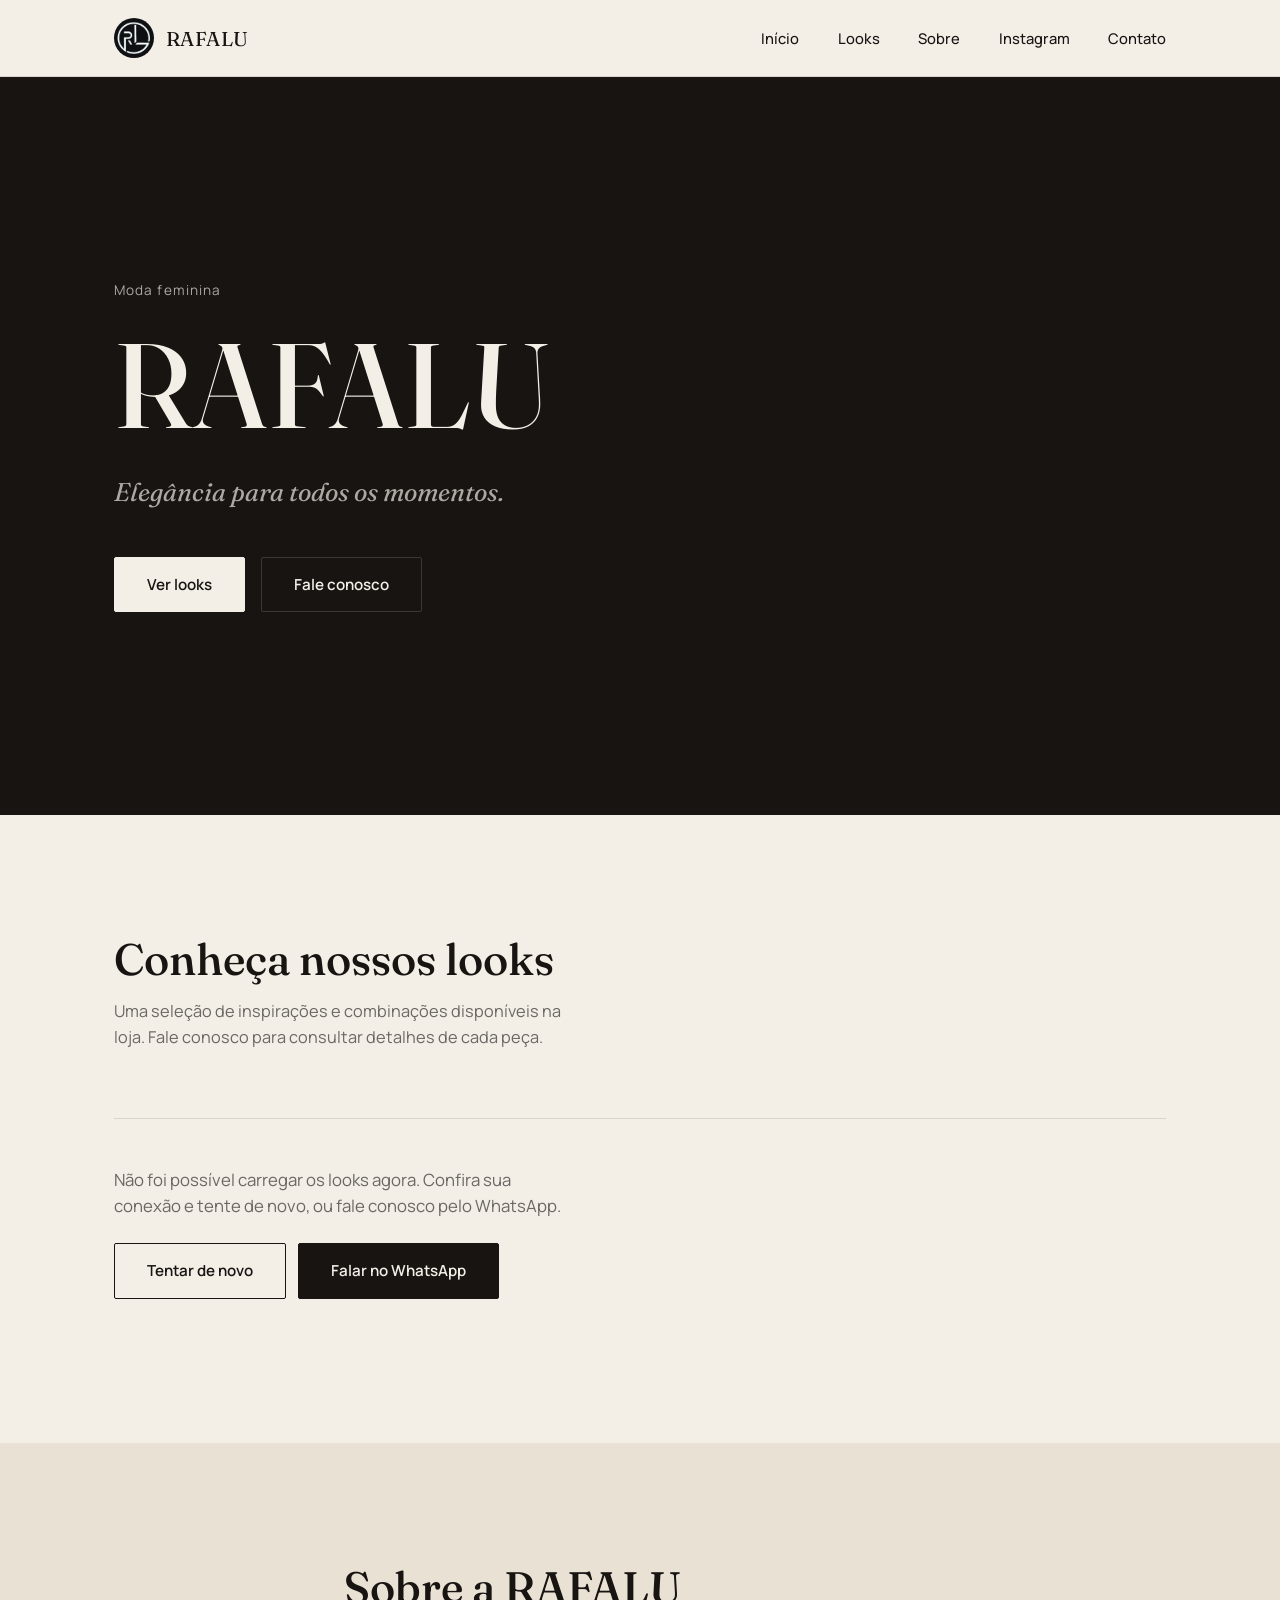
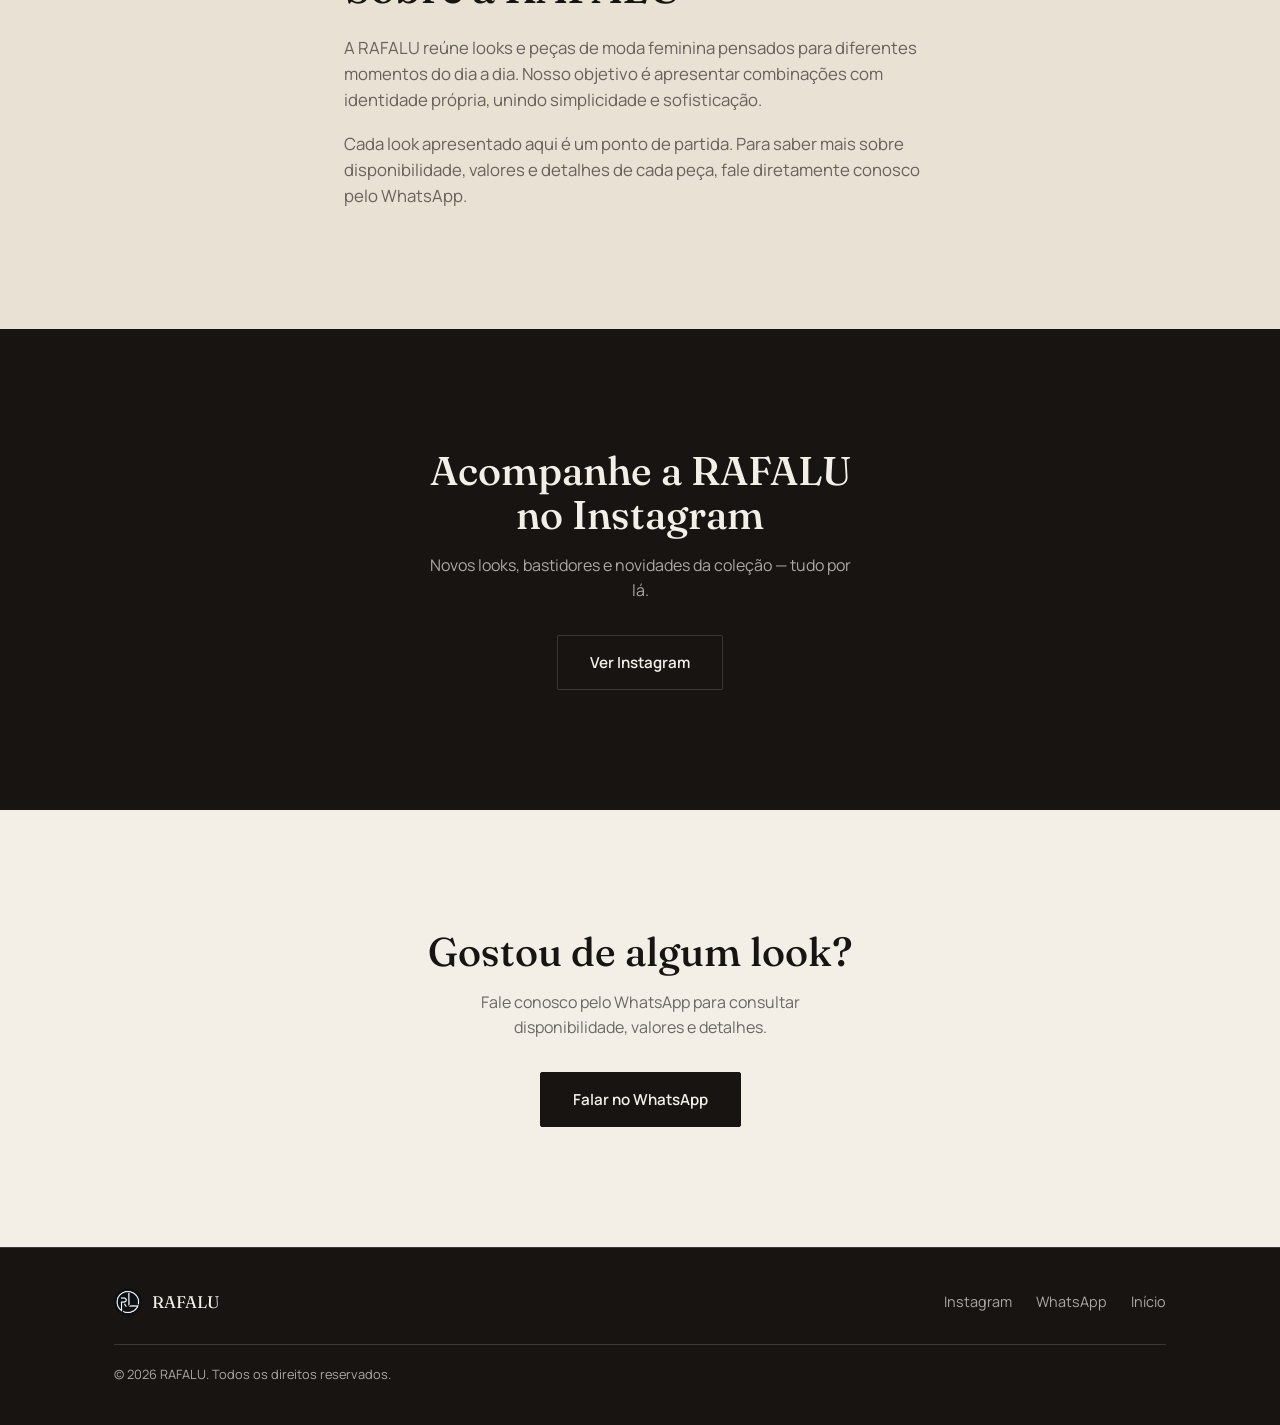
==== commit c4143ad2: "Integra vitrine com Supabase e adiciona painel administrativo" ====
--- a/index.html
+++ b/index.html
@@ -17,7 +17,7 @@
   <link rel="preconnect" href="https://fonts.gstatic.com" crossorigin>
   <link href="https://fonts.googleapis.com/css2?family=Fraunces:opsz,wght@9..144,400;9..144,500;9..144,600&family=Manrope:wght@400;500;600;700&display=swap" rel="stylesheet">
 
-  <link rel="stylesheet" href="style.css" />
+  <link rel="stylesheet" href="style.css?v=2" />
 </head>
 <body>
 
@@ -69,11 +69,20 @@
         </div>
 
         <div class="filters" id="filters" role="tablist" aria-label="Filtrar looks por categoria">
-          <!-- gerado via JS a partir de CATEGORIES -->
+          <!-- gerado via JS a partir das categorias do Supabase -->
         </div>
 
         <div class="looks-grid" id="looksGrid">
-          <!-- gerado via JS a partir de LOOKS -->
+          <!-- gerado via JS a partir dos looks publicados no Supabase -->
+        </div>
+
+        <!-- Vitrine vazia ou falha de conexão (preenchido e exibido via JS) -->
+        <div class="looks-state" id="looksState" role="status" hidden>
+          <p id="looksStateText"></p>
+          <div class="looks-state-actions">
+            <button type="button" class="btn btn-ghost" id="looksRetry" hidden>Tentar de novo</button>
+            <a class="btn btn-primary" id="looksStateWhatsapp" href="#" target="_blank" rel="noopener">Falar no WhatsApp</a>
+          </div>
         </div>
 
         <p class="looks-empty" id="looksEmpty" hidden>Nenhum look encontrado nesta categoria no momento.</p>
@@ -133,6 +142,7 @@
     </div>
   </footer>
 
-  <script src="main.js"></script>
+  <script src="supabase-config.js?v=2"></script>
+  <script src="main.js?v=2"></script>
 </body>
 </html>
--- a/style.css
+++ b/style.css
@@ -367,6 +367,49 @@
   padding: 40px 0;
 }
 
+/* Sem descrição: o título ocupa o espaço livre e o botão fica alinhado embaixo. */
+.look-card.no-desc .look-name {
+  flex-grow: 1;
+  margin-bottom: 18px;
+}
+
+/* Foto que não carregou: mesmo formato 3:4, sem desmontar a grade. */
+.look-photo-missing {
+  position: absolute;
+  inset: 0;
+  display: grid;
+  place-items: center;
+  padding: 16px;
+  text-align: center;
+  font-size: 0.9rem;
+  color: var(--text-muted-dark);
+}
+
+/* Carregando: blocos neutros com o formato dos cards (sem animação). */
+.look-skeleton {
+  aspect-ratio: 3 / 4;
+  background: var(--ivory-deep);
+}
+
+/* O atributo "hidden" precisa vencer o display dos botões (.btn é inline-flex). */
+.btn[hidden] { display: none; }
+
+/* Vitrine vazia ou falha de conexão. */
+.looks-state {
+  max-width: 46ch;
+  padding: 8px 0 24px;
+}
+.looks-state p {
+  color: var(--text-muted-dark);
+  font-size: 1.05rem;
+  margin-bottom: 24px;
+}
+.looks-state-actions {
+  display: flex;
+  flex-wrap: wrap;
+  gap: 12px;
+}
+
 /* ==========================================================================
    ABOUT
    ========================================================================== */
